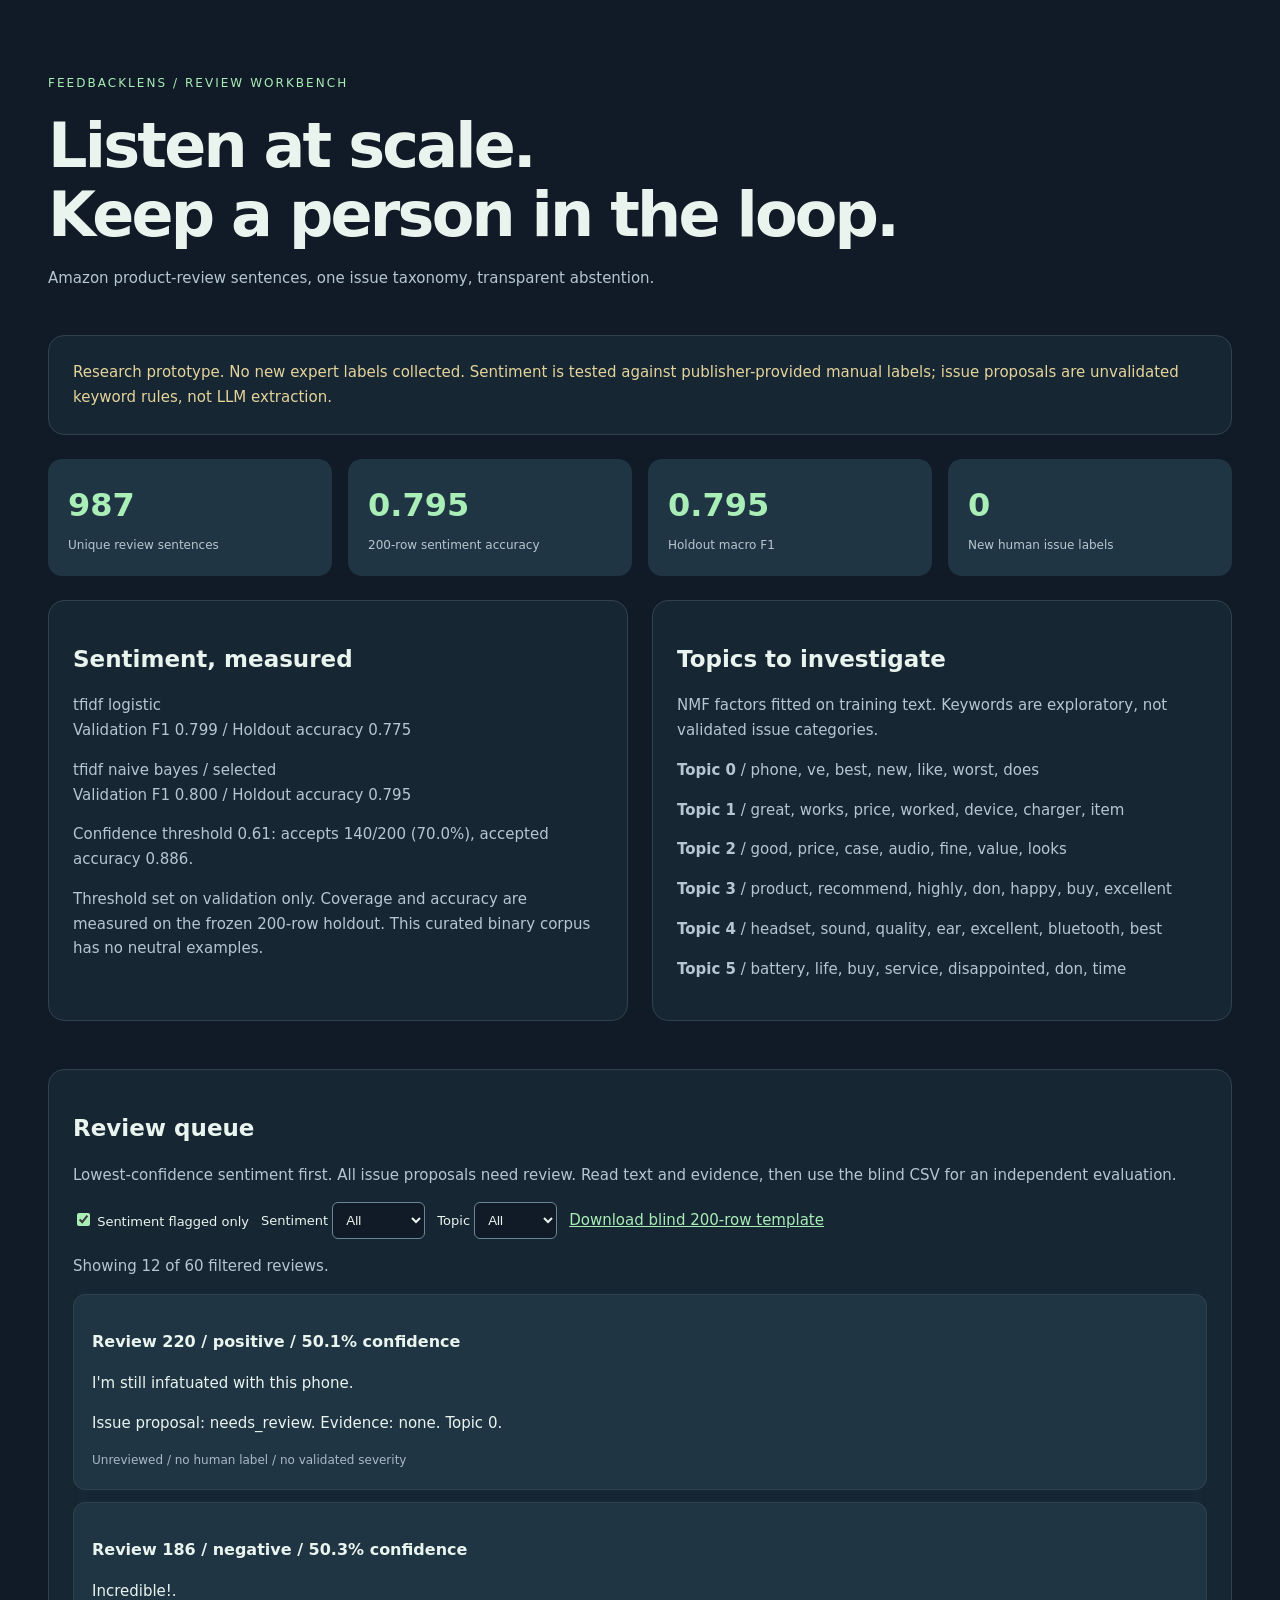
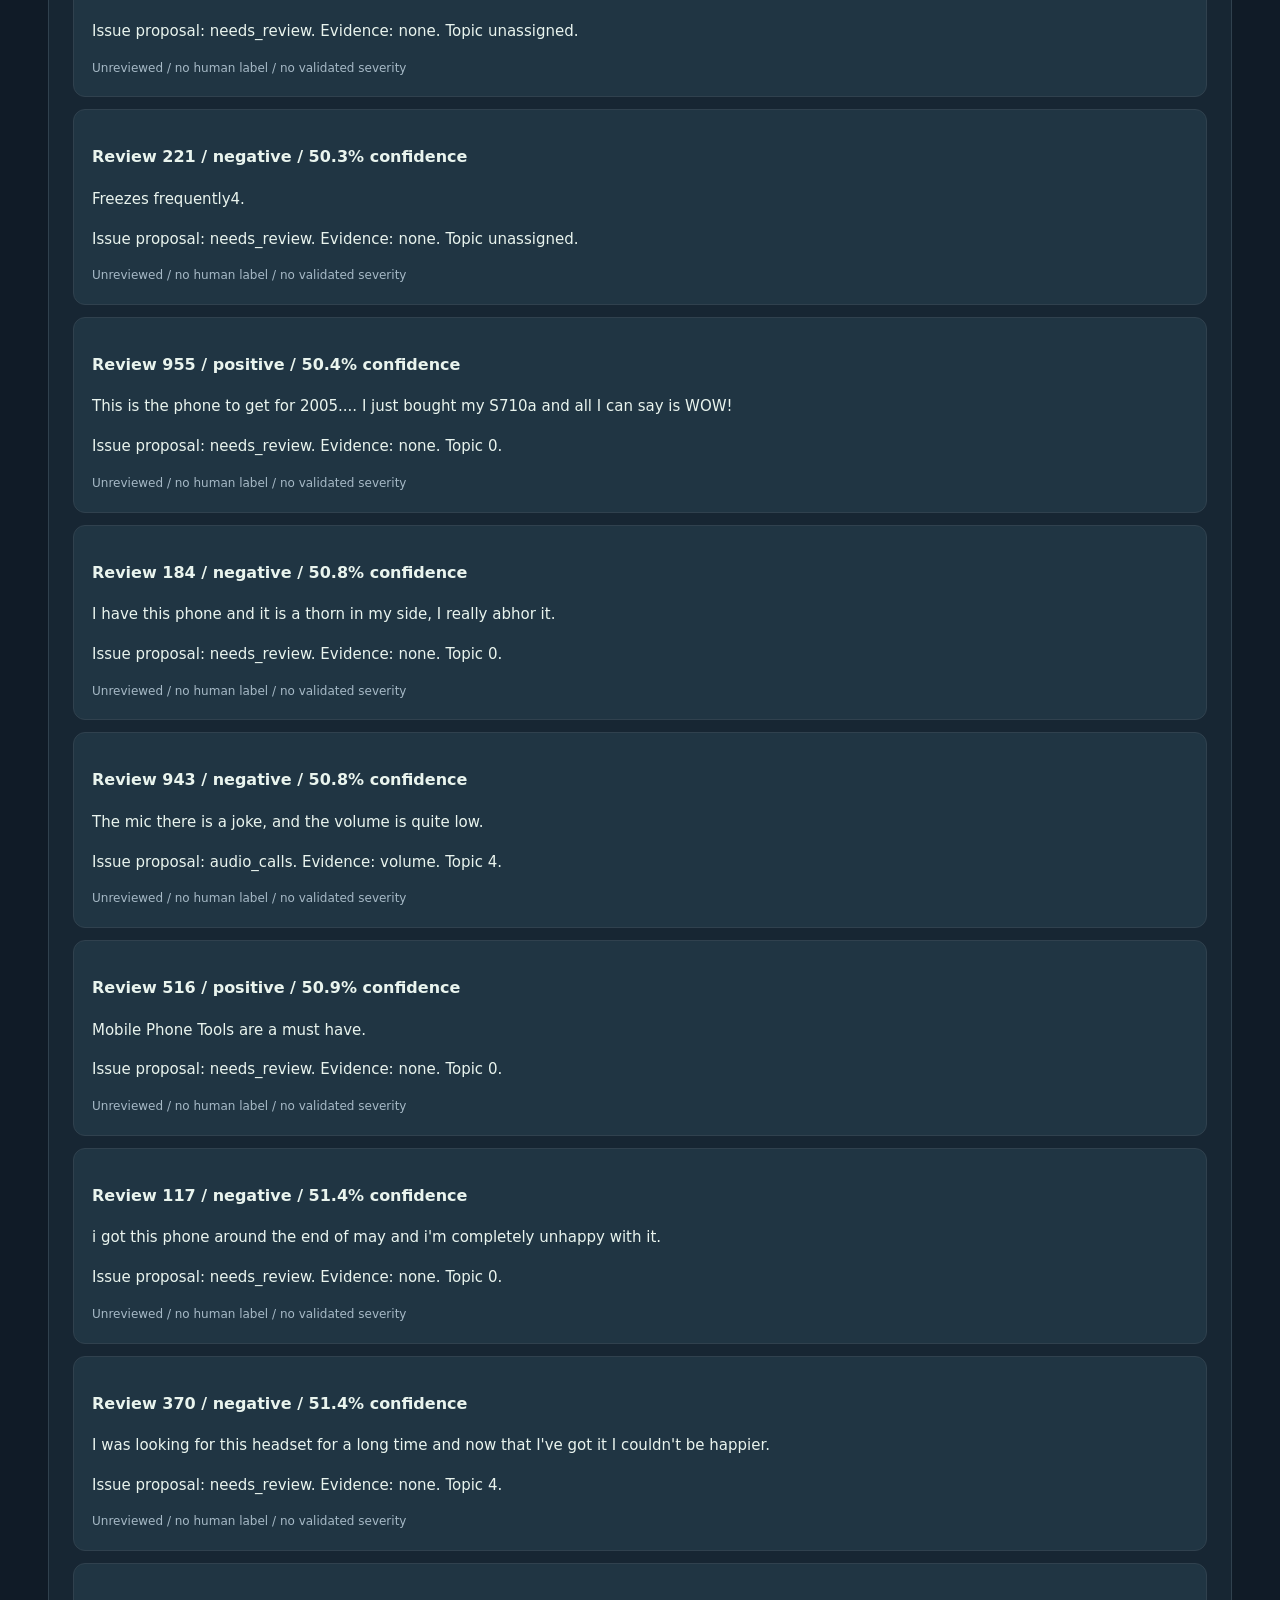
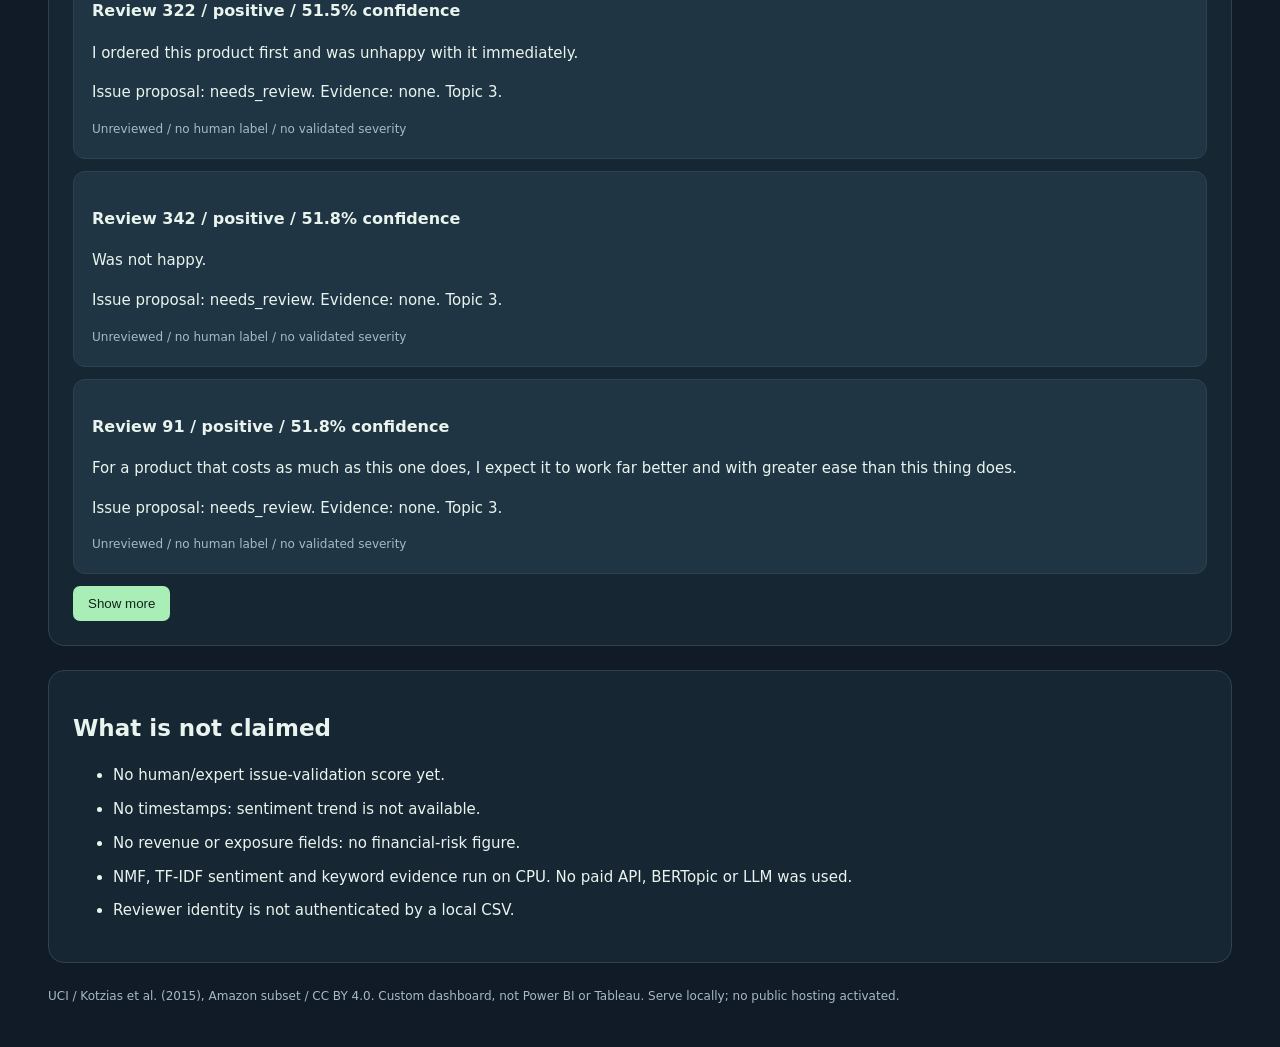
==== dashboard/index.html @ fbe5cad4 "Build CPU feedback intelligence with measured sentiment and blind review workflow" ====
<!doctype html><html lang="en"><meta charset="utf-8"><meta name="viewport" content="width=device-width,initial-scale=1"><title>FeedbackLens | Evidence before automation</title><link rel="stylesheet" href="style.css"><body><main><header><span class="eyebrow">FEEDBACKLENS / REVIEW WORKBENCH</span><h1>Listen at scale.<br>Keep a person in the loop.</h1><p>Amazon product-review sentences, one issue taxonomy, transparent abstention.</p></header><section class="notice">Research prototype. No new expert labels collected. Sentiment is tested against publisher-provided manual labels; issue proposals are unvalidated keyword rules, not LLM extraction.</section><section class="kpis" id="kpis"></section><section class="grid"><article><h2>Sentiment, measured</h2><div id="models"></div><p id="policy"></p><p>Threshold set on validation only. Coverage and accuracy are measured on the frozen 200-row holdout. This curated binary corpus has no neutral examples.</p></article><article><h2>Topics to investigate</h2><p>NMF factors fitted on training text. Keywords are exploratory, not validated issue categories.</p><div id="topics"></div></article></section><section><h2>Review queue</h2><p>Lowest-confidence sentiment first. All issue proposals need review. Read text and evidence, then use the blind CSV for an independent evaluation.</p><div class="filters"><label><input id="flagged" type="checkbox" checked> Sentiment flagged only</label><label>Sentiment <select id="sentiment"><option value="all">All</option><option value="negative">Negative</option><option value="positive">Positive</option></select></label><label>Topic <select id="topic"><option value="all">All</option></select></label><a href="../artifacts/blind_review_template.csv" download style="color:#a9edb7">Download blind 200-row template</a></div><p id="count"></p><div id="queue"></div><button id="more">Show more</button></section><section><h2>What is not claimed</h2><ul><li>No human/expert issue-validation score yet.</li><li>No timestamps: sentiment trend is not available.</li><li>No revenue or exposure fields: no financial-risk figure.</li><li>NMF, TF-IDF sentiment and keyword evidence run on CPU. No paid API, BERTopic or LLM was used.</li><li>Reviewer identity is not authenticated by a local CSV.</li></ul></section><footer>UCI / Kotzias et al. (2015), Amazon subset / CC BY 4.0. Custom dashboard, not Power BI or Tableau. Serve locally; no public hosting activated.</footer></main><script src="app.js"></script></body></html>
---- dashboard/style.css ----
*{box-sizing:border-box}body{margin:0;background:#101b27;color:#e9f4ee;font:15px/1.65 system-ui,sans-serif}main{max-width:1240px;margin:auto;padding:40px 28px}header{padding:30px 0}h1{font-size:clamp(32px,5vw,62px);line-height:1.12;letter-spacing:-.045em;margin:16px 0}h2{font-size:23px;line-height:1.3}h3{font-size:16px}.eyebrow{color:#a9edb7;font-size:12px;letter-spacing:.17em}p{color:#b6c6d1}article,section:not(.grid):not(.kpis){background:#172633;border:1px solid #30414e;border-radius:16px;padding:24px;margin-bottom:24px}.notice{color:#e4d49b}.kpis{display:grid;grid-template-columns:repeat(4,1fr);gap:16px;margin:24px 0}.kpi{background:#203543;border-radius:14px;padding:20px}.kpi strong{display:block;color:#a9edb7;font-size:32px}.kpi span{font-size:12px;color:#b6c6d1}.grid{display:grid;grid-template-columns:1fr 1fr;gap:24px;margin:24px 0}article{min-width:0}select{background:#101b27;color:#e9f4ee;padding:9px;border:1px solid #6b8796;border-radius:6px}button,input,select{accent-color:#a9edb7}label{font-size:13px}table{width:100%;border-collapse:collapse;font-size:13px}td,th{padding:12px;text-align:left;border-bottom:1px solid #354855;white-space:nowrap}.scroll{overflow-x:auto}.tablehead{display:flex;align-items:center;gap:20px;flex-wrap:wrap}.tablehead>div{flex:1;min-width:220px}.barrow{margin:14px 0;font-size:13px}.barrow>div{height:9px;background:#324854;border-radius:4px;margin-top:6px}.barrow i{display:block;height:9px;background:#a9edb7;border-radius:4px}.muted,footer{color:#a6b9c6;font-size:12px}li{margin:9px 0}@media(max-width:700px){main{padding:22px 16px}.grid{grid-template-columns:1fr}.kpis{grid-template-columns:1fr 1fr}.kpi{padding:14px}.kpi strong{font-size:25px}article,section:not(.grid):not(.kpis){padding:18px}header{padding:16px 0}}.review{background:#203543;border-radius:12px;padding:18px;margin:12px 0}.review p{color:#e9f4ee}.review code{color:#a9edb7}input[type=text],textarea{width:100%;background:#101b27;color:#e9f4ee;border:1px solid #78929f;padding:10px;border-radius:6px}button{background:#a9edb7;color:#12251c;border:0;padding:10px 15px;border-radius:7px;cursor:pointer}.review footer{margin-top:12px}.filters{display:flex;gap:12px;align-items:center;flex-wrap:wrap}
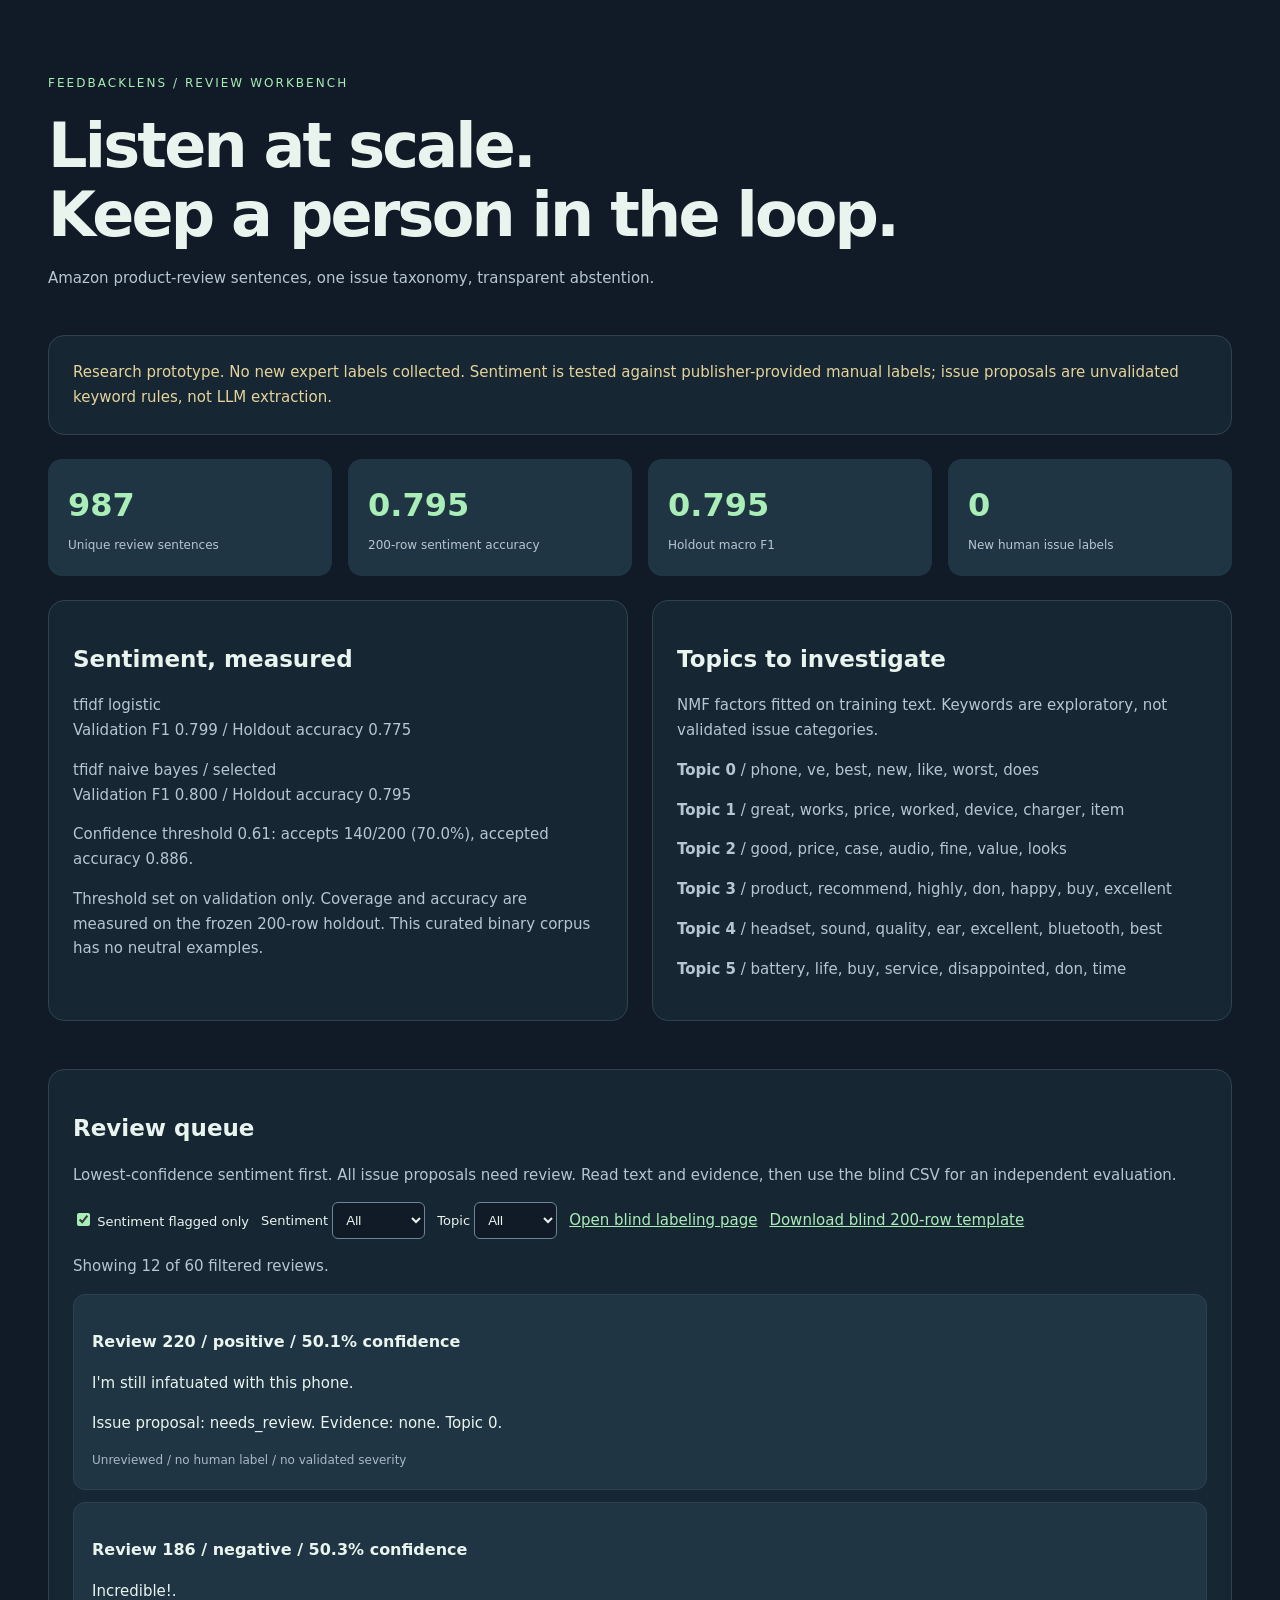
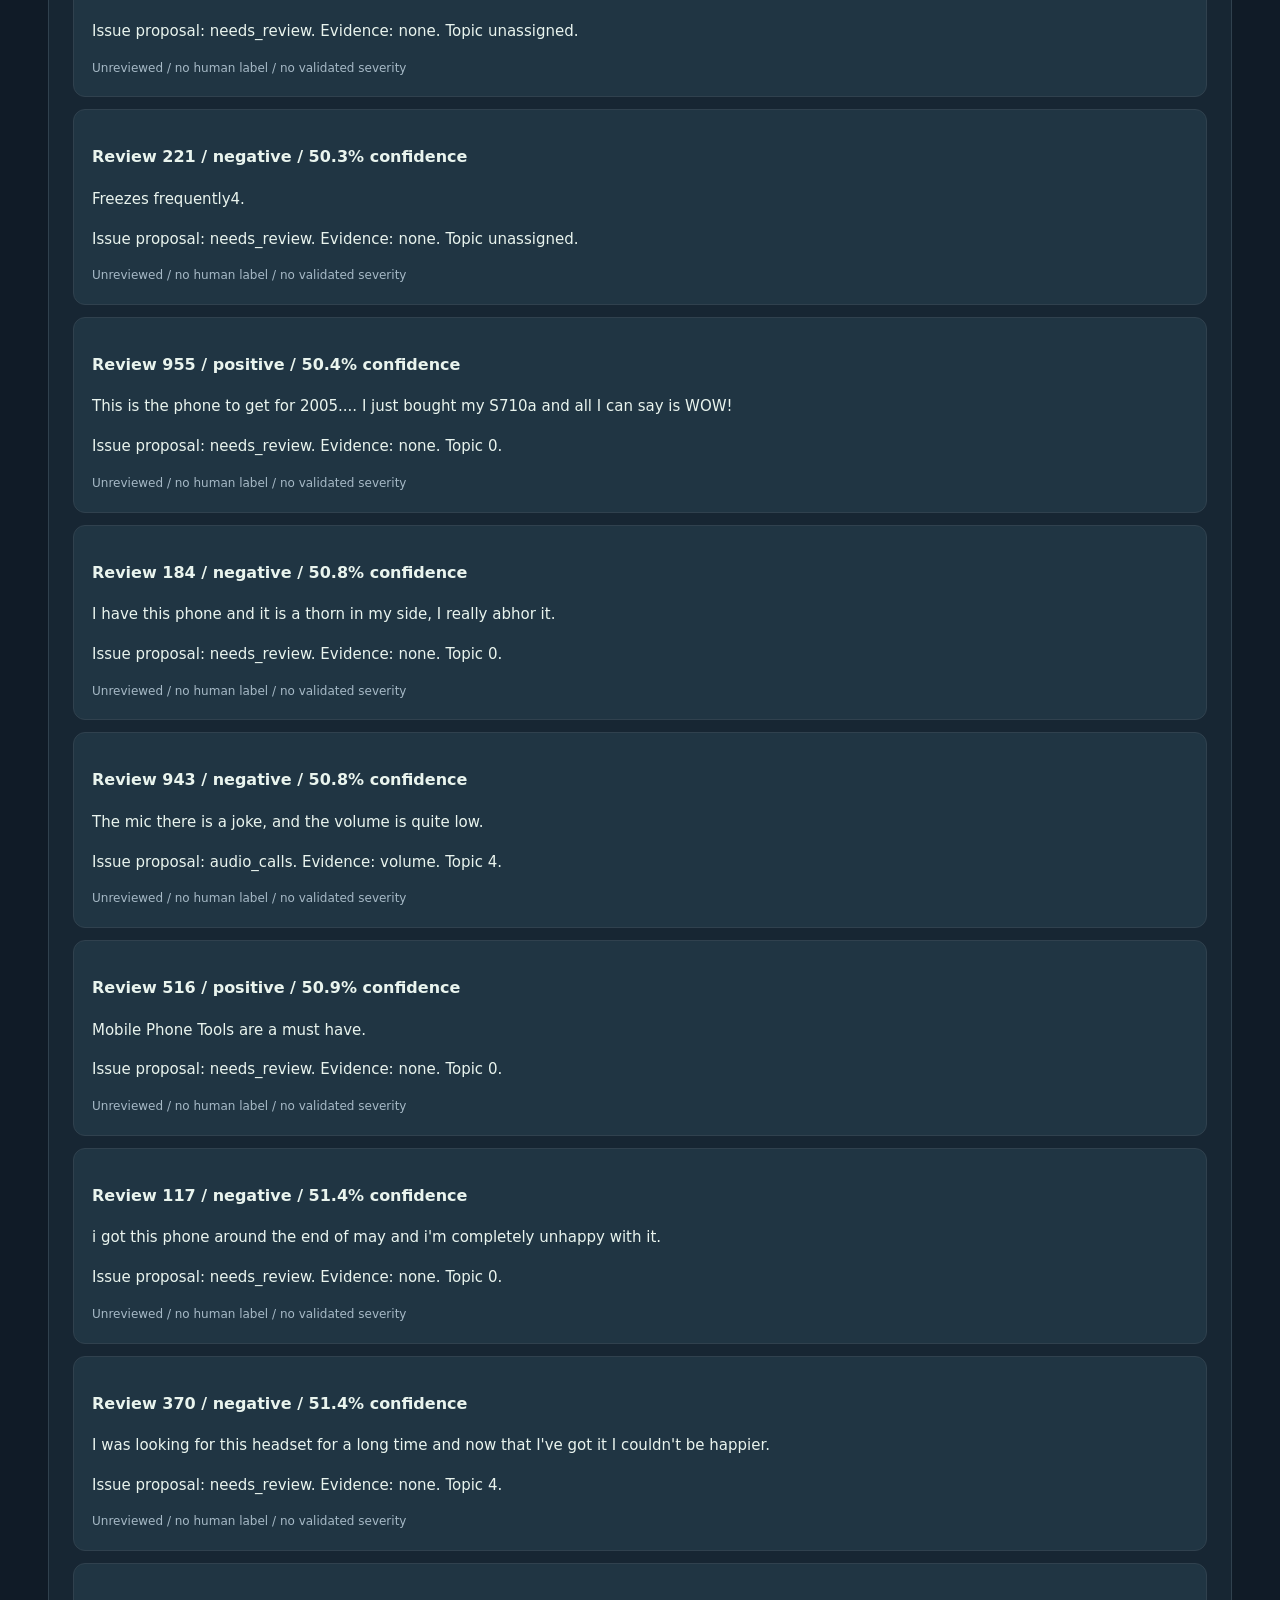
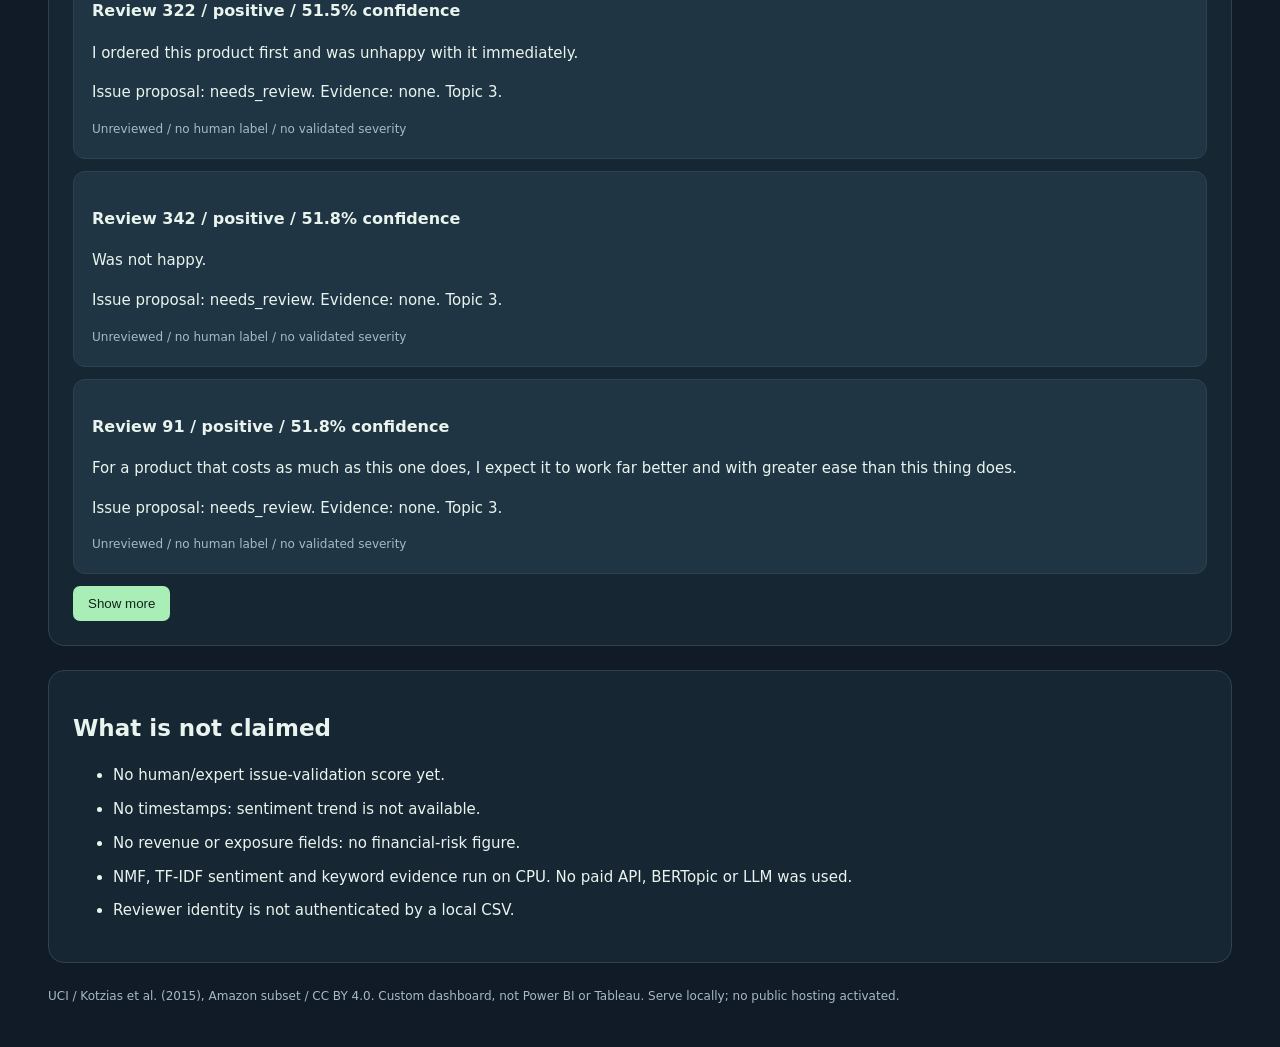
==== commit b0770c8e: "Add blind local annotation page with attributed CSV export" ====
--- a/dashboard/index.html
+++ b/dashboard/index.html
@@ -1 +1 @@
-<!doctype html><html lang="en"><meta charset="utf-8"><meta name="viewport" content="width=device-width,initial-scale=1"><title>FeedbackLens | Evidence before automation</title><link rel="stylesheet" href="style.css"><body><main><header><span class="eyebrow">FEEDBACKLENS / REVIEW WORKBENCH</span><h1>Listen at scale.<br>Keep a person in the loop.</h1><p>Amazon product-review sentences, one issue taxonomy, transparent abstention.</p></header><section class="notice">Research prototype. No new expert labels collected. Sentiment is tested against publisher-provided manual labels; issue proposals are unvalidated keyword rules, not LLM extraction.</section><section class="kpis" id="kpis"></section><section class="grid"><article><h2>Sentiment, measured</h2><div id="models"></div><p id="policy"></p><p>Threshold set on validation only. Coverage and accuracy are measured on the frozen 200-row holdout. This curated binary corpus has no neutral examples.</p></article><article><h2>Topics to investigate</h2><p>NMF factors fitted on training text. Keywords are exploratory, not validated issue categories.</p><div id="topics"></div></article></section><section><h2>Review queue</h2><p>Lowest-confidence sentiment first. All issue proposals need review. Read text and evidence, then use the blind CSV for an independent evaluation.</p><div class="filters"><label><input id="flagged" type="checkbox" checked> Sentiment flagged only</label><label>Sentiment <select id="sentiment"><option value="all">All</option><option value="negative">Negative</option><option value="positive">Positive</option></select></label><label>Topic <select id="topic"><option value="all">All</option></select></label><a href="../artifacts/blind_review_template.csv" download style="color:#a9edb7">Download blind 200-row template</a></div><p id="count"></p><div id="queue"></div><button id="more">Show more</button></section><section><h2>What is not claimed</h2><ul><li>No human/expert issue-validation score yet.</li><li>No timestamps: sentiment trend is not available.</li><li>No revenue or exposure fields: no financial-risk figure.</li><li>NMF, TF-IDF sentiment and keyword evidence run on CPU. No paid API, BERTopic or LLM was used.</li><li>Reviewer identity is not authenticated by a local CSV.</li></ul></section><footer>UCI / Kotzias et al. (2015), Amazon subset / CC BY 4.0. Custom dashboard, not Power BI or Tableau. Serve locally; no public hosting activated.</footer></main><script src="app.js"></script></body></html>
+<!doctype html><html lang="en"><meta charset="utf-8"><meta name="viewport" content="width=device-width,initial-scale=1"><title>FeedbackLens | Evidence before automation</title><link rel="stylesheet" href="style.css"><body><main><header><span class="eyebrow">FEEDBACKLENS / REVIEW WORKBENCH</span><h1>Listen at scale.<br>Keep a person in the loop.</h1><p>Amazon product-review sentences, one issue taxonomy, transparent abstention.</p></header><section class="notice">Research prototype. No new expert labels collected. Sentiment is tested against publisher-provided manual labels; issue proposals are unvalidated keyword rules, not LLM extraction.</section><section class="kpis" id="kpis"></section><section class="grid"><article><h2>Sentiment, measured</h2><div id="models"></div><p id="policy"></p><p>Threshold set on validation only. Coverage and accuracy are measured on the frozen 200-row holdout. This curated binary corpus has no neutral examples.</p></article><article><h2>Topics to investigate</h2><p>NMF factors fitted on training text. Keywords are exploratory, not validated issue categories.</p><div id="topics"></div></article></section><section><h2>Review queue</h2><p>Lowest-confidence sentiment first. All issue proposals need review. Read text and evidence, then use the blind CSV for an independent evaluation.</p><div class="filters"><label><input id="flagged" type="checkbox" checked> Sentiment flagged only</label><label>Sentiment <select id="sentiment"><option value="all">All</option><option value="negative">Negative</option><option value="positive">Positive</option></select></label><label>Topic <select id="topic"><option value="all">All</option></select></label><a href="blind-review.html" style="color:#a9edb7">Open blind labeling page</a><a href="../artifacts/blind_review_template.csv" download style="color:#a9edb7">Download blind 200-row template</a></div><p id="count"></p><div id="queue"></div><button id="more">Show more</button></section><section><h2>What is not claimed</h2><ul><li>No human/expert issue-validation score yet.</li><li>No timestamps: sentiment trend is not available.</li><li>No revenue or exposure fields: no financial-risk figure.</li><li>NMF, TF-IDF sentiment and keyword evidence run on CPU. No paid API, BERTopic or LLM was used.</li><li>Reviewer identity is not authenticated by a local CSV.</li></ul></section><footer>UCI / Kotzias et al. (2015), Amazon subset / CC BY 4.0. Custom dashboard, not Power BI or Tableau. Serve locally; no public hosting activated.</footer></main><script src="app.js"></script></body></html>
--- a/dashboard/style.css
+++ b/dashboard/style.css
@@ -1 +1,2 @@
 *{box-sizing:border-box}body{margin:0;background:#101b27;color:#e9f4ee;font:15px/1.65 system-ui,sans-serif}main{max-width:1240px;margin:auto;padding:40px 28px}header{padding:30px 0}h1{font-size:clamp(32px,5vw,62px);line-height:1.12;letter-spacing:-.045em;margin:16px 0}h2{font-size:23px;line-height:1.3}h3{font-size:16px}.eyebrow{color:#a9edb7;font-size:12px;letter-spacing:.17em}p{color:#b6c6d1}article,section:not(.grid):not(.kpis){background:#172633;border:1px solid #30414e;border-radius:16px;padding:24px;margin-bottom:24px}.notice{color:#e4d49b}.kpis{display:grid;grid-template-columns:repeat(4,1fr);gap:16px;margin:24px 0}.kpi{background:#203543;border-radius:14px;padding:20px}.kpi strong{display:block;color:#a9edb7;font-size:32px}.kpi span{font-size:12px;color:#b6c6d1}.grid{display:grid;grid-template-columns:1fr 1fr;gap:24px;margin:24px 0}article{min-width:0}select{background:#101b27;color:#e9f4ee;padding:9px;border:1px solid #6b8796;border-radius:6px}button,input,select{accent-color:#a9edb7}label{font-size:13px}table{width:100%;border-collapse:collapse;font-size:13px}td,th{padding:12px;text-align:left;border-bottom:1px solid #354855;white-space:nowrap}.scroll{overflow-x:auto}.tablehead{display:flex;align-items:center;gap:20px;flex-wrap:wrap}.tablehead>div{flex:1;min-width:220px}.barrow{margin:14px 0;font-size:13px}.barrow>div{height:9px;background:#324854;border-radius:4px;margin-top:6px}.barrow i{display:block;height:9px;background:#a9edb7;border-radius:4px}.muted,footer{color:#a6b9c6;font-size:12px}li{margin:9px 0}@media(max-width:700px){main{padding:22px 16px}.grid{grid-template-columns:1fr}.kpis{grid-template-columns:1fr 1fr}.kpi{padding:14px}.kpi strong{font-size:25px}article,section:not(.grid):not(.kpis){padding:18px}header{padding:16px 0}}.review{background:#203543;border-radius:12px;padding:18px;margin:12px 0}.review p{color:#e9f4ee}.review code{color:#a9edb7}input[type=text],textarea{width:100%;background:#101b27;color:#e9f4ee;border:1px solid #78929f;padding:10px;border-radius:6px}button{background:#a9edb7;color:#12251c;border:0;padding:10px 15px;border-radius:7px;cursor:pointer}.review footer{margin-top:12px}.filters{display:flex;gap:12px;align-items:center;flex-wrap:wrap}
+#annotation{display:grid;gap:14px}#annotation select{width:100%}blockquote{border-left:3px solid #a9edb7;padding-left:18px}button:focus-visible,a:focus-visible,input:focus-visible,select:focus-visible{outline:3px solid #e9da7c;outline-offset:3px}button:disabled{opacity:.5;cursor:default}progress{accent-color:#a9edb7}
